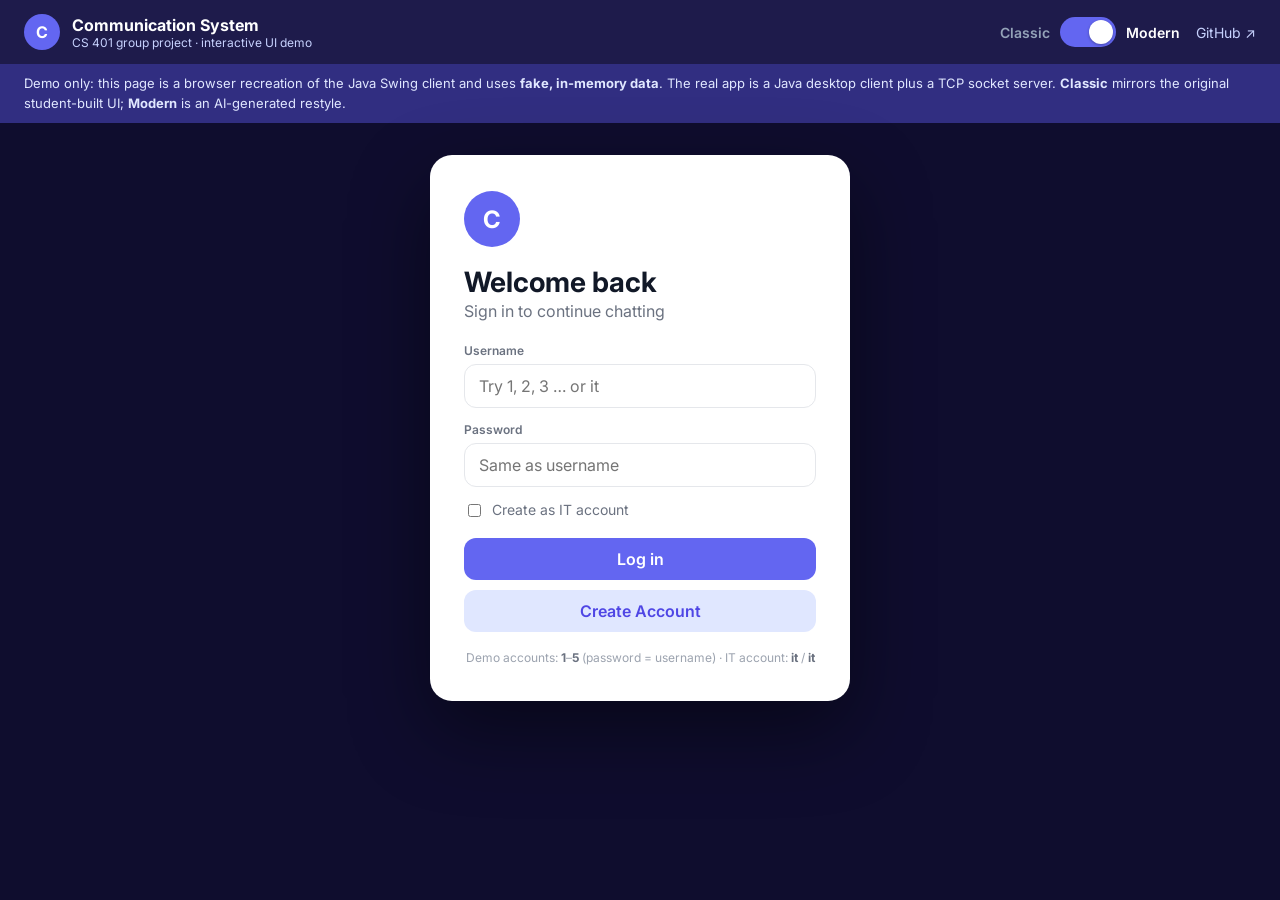
==== web/index.html @ 56dcb7d9 "Add AI-generated modern UI layer and web demo Original source code is untouched. Additions only: - s" ====
<!doctype html>
<html lang="en">
<head>
<meta charset="utf-8">
<meta name="viewport" content="width=device-width, initial-scale=1">
<title>Communication System Demo</title>
<meta name="description" content="Interactive browser demo of a CS 401 Java chat client, with a slider to compare the original (classic) UI and an AI-generated modern UI.">
<link rel="preconnect" href="https://fonts.googleapis.com">
<link href="https://fonts.googleapis.com/css2?family=Inter:wght@400;500;600;700&display=swap" rel="stylesheet">
<link rel="stylesheet" href="style.css">
</head>
<body class="theme-modern">
<header class="topbar">
  <div class="brand">
    <span class="logo">C</span>
    <div>
      <strong>Communication System</strong>
      <small>CS 401 group project · interactive UI demo</small>
    </div>
  </div>
  <label class="switch-wrap" title="Switch between the original and the modern UI">
    <span class="lbl lbl-classic">Classic</span>
    <input type="checkbox" id="themeSwitch" checked aria-label="Use modern UI">
    <span class="switch" aria-hidden="true"><span class="knob"></span></span>
    <span class="lbl lbl-modern">Modern</span>
  </label>
  <a class="gh" href="https://github.com/Denilson15/Communication-System-Modern-UI" target="_blank" rel="noopener">GitHub ↗</a>
</header>

<p class="notice">
  Demo only: this page is a browser recreation of the Java Swing client and uses <b>fake, in-memory data</b>.
  The real app is a Java desktop client plus a TCP socket server. <b>Classic</b> mirrors the original student-built UI;
  <b>Modern</b> is an AI-generated restyle.
</p>

<main class="stage">
  <!-- LOGIN -->
  <section id="login" class="window login">
    <div class="login-card">
      <span class="avatar big" style="--c:#6366F1">C</span>
      <h1 class="welcome">Welcome</h1>
      <p class="sub">Sign in to continue chatting</p>
      <label class="field-lbl" for="u">Username</label>
      <input id="u" class="field" autocomplete="off" placeholder="Try 1, 2, 3 … or it">
      <label class="field-lbl" for="p">Password</label>
      <input id="p" class="field" type="password" placeholder="Same as username">
      <label class="check"><input type="checkbox" id="itBox"> Create as IT account</label>
      <button id="loginBtn" class="btn primary">Login</button>
      <button id="createBtn" class="btn secondary">Create Account</button>
      <p class="hint">Demo accounts: <b>1</b>–<b>5</b> (password = username) · IT account: <b>it</b> / <b>it</b></p>
    </div>
  </section>

  <!-- MAIN -->
  <section id="app" class="window app" hidden>
    <aside class="sidebar">
      <div class="side-top">
        <h2 class="side-title" id="sideTitle">Chats</h2>
        <button id="newChatBtn" class="btn primary side-action">Create New Chat</button>
      </div>
      <div id="chatList" class="chat-list"></div>
      <div id="profile" class="profile" tabindex="0">
        <span class="avatar" id="meAvatar"></span>
        <div>
          <div class="me-name" id="meName"></div>
          <div class="me-sub" id="meSub">view profile</div>
        </div>
        <div id="profileMenu" class="menu" hidden></div>
      </div>
    </aside>
    <section class="conv">
      <div class="conv-head">
        <button id="backBtn" class="back" aria-label="Back to chats">‹</button>
        <div class="titles">
          <div id="convTitle" class="conv-title">Select a chat</div>
          <div id="convSub" class="conv-sub">Pick a conversation from the left</div>
        </div>
        <div class="head-actions">
          <button id="manageBtn" class="btn secondary" hidden>Manage</button>
          <div id="manageMenu" class="menu right" hidden>
            <button data-act="add">Add people to chat</button>
            <button data-act="remove">Remove user from chat</button>
          </div>
        </div>
      </div>
      <div id="messages" class="messages"></div>
      <form id="composer" class="composer">
        <input id="msgInput" class="field" placeholder="Type a message…" autocomplete="off">
        <button class="btn primary">Send</button>
      </form>
      <div id="auditBar" class="composer audit" hidden>
        <span>Read-only audit view</span>
        <button id="exportBtn" class="btn audit-btn">Export</button>
      </div>
    </section>
  </section>
</main>

<div id="toast" class="toast" hidden></div>
<script src="app.js"></script>
</body>
</html>
---- web/style.css ----
/* ============================================================
   Shared layout
   ============================================================ */
* { box-sizing: border-box; }
html, body { margin: 0; }
body {
  font-family: Inter, system-ui, -apple-system, "Segoe UI", sans-serif;
  background: #0f0d2e;
  color: #111827;
  min-height: 100vh;
  transition: background .35s;
}
button { font: inherit; cursor: pointer; }
[hidden] { display: none !important; }

.topbar {
  display: flex; align-items: center; gap: 16px; flex-wrap: wrap;
  padding: 14px 24px; background: #1e1b4b; color: #fff;
}
.brand { display: flex; align-items: center; gap: 12px; margin-right: auto; }
.brand small { display: block; color: #c7d2fe; font-size: 12px; }
.logo {
  width: 36px; height: 36px; border-radius: 50%; background: #6366f1;
  display: grid; place-items: center; font-weight: 700;
}
.gh { color: #c7d2fe; text-decoration: none; font-size: 14px; }
.gh:hover { color: #fff; }

.switch-wrap { display: flex; align-items: center; gap: 10px; cursor: pointer; user-select: none; }
.switch-wrap input { position: absolute; opacity: 0; pointer-events: none; }
.switch {
  width: 56px; height: 30px; border-radius: 30px; background: #94a3b8;
  position: relative; transition: background .25s;
}
.knob {
  position: absolute; top: 3px; left: 3px; width: 24px; height: 24px; border-radius: 50%;
  background: #fff; transition: transform .25s cubic-bezier(.4,.2,.2,1.3);
  box-shadow: 0 1px 3px rgba(0,0,0,.3);
}
.switch-wrap input:checked + .switch { background: #6366f1; }
.switch-wrap input:checked + .switch .knob { transform: translateX(26px); }
.switch-wrap input:focus-visible + .switch { outline: 2px solid #a5b4fc; outline-offset: 2px; }
.lbl { font-weight: 600; font-size: 14px; color: #94a3b8; transition: color .2s; }
.theme-classic .lbl-classic, .theme-modern .lbl-modern { color: #fff; }

.notice {
  margin: 0; padding: 10px 24px; font-size: 13px; line-height: 1.5;
  background: #312e81; color: #e0e7ff;
}

.stage { display: flex; justify-content: center; padding: 32px 16px 48px; }
.window { width: 100%; }

.app { display: flex; }
.sidebar { display: flex; flex-direction: column; }
.chat-list { flex: 1; overflow-y: auto; }
.conv { flex: 1; display: flex; flex-direction: column; min-width: 0; }
.messages { flex: 1; overflow-y: auto; display: flex; flex-direction: column; }
.conv-head { display: flex; align-items: center; gap: 10px; position: relative; }
.titles { flex: 1; min-width: 0; }
.head-actions { position: relative; }
.composer { display: flex; gap: 10px; align-items: center; }
.composer .field { flex: 1; min-width: 0; }
.back { display: none; }

.profile { position: relative; display: flex; align-items: center; gap: 10px; cursor: pointer; }
.menu {
  position: absolute; bottom: calc(100% + 6px); left: 8px; z-index: 10; min-width: 190px;
  display: flex; flex-direction: column; padding: 6px 0;
}
.menu.right { bottom: auto; top: calc(100% + 6px); left: auto; right: 0; }
.menu button { text-align: left; padding: 8px 14px; border: 0; background: none; }

.toast {
  position: fixed; left: 50%; bottom: 24px; transform: translateX(-50%);
  padding: 10px 18px; z-index: 50; max-width: calc(100% - 32px);
}

/* ============================================================
   MODERN theme (AI-generated restyle)
   ============================================================ */
.theme-modern .window {
  background: #fff; border-radius: 22px; overflow: hidden;
  box-shadow: 0 30px 80px rgba(0,0,0,.45);
  animation: pop .35s ease;
}
@keyframes pop { from { transform: scale(.98); opacity: .4; } }
.theme-modern .login { max-width: 420px; padding: 36px 34px; }
.theme-modern .login-card { display: flex; flex-direction: column; }
.theme-modern .welcome { font-size: 28px; margin: 18px 0 2px; }
.theme-modern .welcome::after { content: " back"; }
.theme-modern .sub { margin: 0 0 22px; color: #6b7280; }
.theme-modern .field-lbl { font-size: 12px; font-weight: 600; color: #6b7280; margin: 0 0 6px; }
.theme-modern .field {
  font: inherit; padding: 11px 14px; border: 1.5px solid #e5e7eb; border-radius: 12px;
  outline: none; margin-bottom: 14px; transition: border-color .15s, box-shadow .15s;
}
.theme-modern .field:focus { border-color: #6366f1; box-shadow: 0 0 0 4px #e0e7ff; }
.theme-modern .check { font-size: 14px; color: #6b7280; margin: 0 0 18px; display: flex; gap: 8px; }
.theme-modern .btn {
  border: 0; border-radius: 12px; padding: 11px 18px; font-weight: 600;
  transition: transform .1s, background .15s;
}
.theme-modern .btn:active { transform: scale(.98); }
.theme-modern .btn.primary { background: #6366f1; color: #fff; }
.theme-modern .btn.primary:hover { background: #4f46e5; }
.theme-modern .btn.secondary { background: #e0e7ff; color: #4f46e5; }
.theme-modern .login .btn { margin-bottom: 10px; }
.theme-modern .hint { font-size: 12px; color: #9ca3af; text-align: center; margin: 8px 0 0; }
.theme-modern .hint b { color: #6b7280; }

.theme-modern .app { max-width: 1040px; height: min(680px, calc(100vh - 200px)); min-height: 480px; }
.theme-modern .sidebar { width: 290px; background: #1e1b4b; color: #fff; flex-shrink: 0; }
.theme-modern .side-top { padding: 20px 18px 12px; }
.theme-modern .side-title { margin: 0 0 12px; font-size: 22px; }
.theme-modern .side-action { width: 100%; }
.theme-modern .side-action::before { content: "+  "; }
.theme-modern.audit .side-title { color: #f59e0b; }
.theme-modern.audit .side-action { background: #f59e0b; color: #1e1b4b; }
.theme-modern.audit .side-action::before { content: ""; }
.theme-modern .chat-list { padding: 4px 10px; }
.theme-modern .chat-item {
  display: flex; gap: 10px; align-items: center; width: 100%; padding: 9px 10px; margin-bottom: 4px;
  border: 0; border-radius: 14px; background: none; color: #fff; text-align: left;
  transition: background .15s;
}
.theme-modern .chat-item:hover { background: #312e81; }
.theme-modern .chat-item.active { background: #6366f1; }
.theme-modern .chat-item .ci-text { min-width: 0; flex: 1; }
.theme-modern .chat-item .ci-name { font-weight: 600; font-size: 14px; }
.theme-modern .chat-item .ci-prev {
  font-size: 12px; color: #c7d2fe; white-space: nowrap; overflow: hidden; text-overflow: ellipsis;
}
.theme-modern .chat-item.active .ci-prev { color: #e0e7ff; }
.theme-modern .empty { color: #c7d2fe; padding: 14px 10px; font-size: 14px; }
.theme-modern .profile { background: #312e81; padding: 12px 16px; }
.theme-modern .me-name { font-weight: 600; }
.theme-modern .me-sub { font-size: 12px; color: #c7d2fe; }

.theme-modern .avatar {
  width: 38px; height: 38px; border-radius: 50%; background: var(--c, #6366f1); color: #fff;
  display: grid; place-items: center; font-weight: 700; flex-shrink: 0; font-size: 15px;
}
.theme-modern .avatar.big { width: 56px; height: 56px; font-size: 24px; }
.theme-modern .avatar.sm { width: 30px; height: 30px; font-size: 13px; }
.theme-modern .avatar.ghost { visibility: hidden; }

.theme-modern .conv { background: #f4f5fb; }
.theme-modern .conv-head { background: #fff; padding: 14px 18px; border-bottom: 1px solid #e5e7eb; }
.theme-modern .conv-title { font-weight: 700; }
.theme-modern .conv-sub { font-size: 12px; color: #6b7280; }
.theme-modern .messages { padding: 18px 22px; gap: 3px; }
.theme-modern .msg { display: flex; gap: 8px; align-items: flex-end; max-width: 75%; animation: rise .2s ease; }
@keyframes rise { from { transform: translateY(6px); opacity: 0; } }
.theme-modern .msg.first { margin-top: 10px; }
.theme-modern .msg.mine { align-self: flex-end; flex-direction: row-reverse; }
.theme-modern .msg.mine .avatar { display: none; }
.theme-modern .bubble-wrap { display: flex; flex-direction: column; min-width: 0; }
.theme-modern .msg.mine .bubble-wrap { align-items: flex-end; }
.theme-modern .meta { font-size: 11px; color: #6b7280; margin: 0 4px 3px; }
.theme-modern .msg:not(.first) .meta { display: none; }
.theme-modern .bubble {
  background: #fff; padding: 9px 14px; border-radius: 18px; line-height: 1.4; font-size: 14px;
  box-shadow: 0 1px 2px rgba(0,0,0,.05); overflow-wrap: anywhere; white-space: pre-wrap;
}
.theme-modern .msg.mine .bubble { background: #6366f1; color: #fff; }
.theme-modern .placeholder { margin: auto; text-align: center; color: #9ca3af; }
.theme-modern .placeholder big { display: block; font-size: 40px; margin-bottom: 6px; }
.theme-modern .composer { background: #fff; padding: 12px 16px; border-top: 1px solid #e5e7eb; }
.theme-modern .composer .field { margin: 0; }
.theme-modern .composer.audit span { flex: 1; color: #6b7280; font-size: 14px; }
.theme-modern .audit-btn { background: #f59e0b; color: #1e1b4b; }

.theme-modern .menu {
  background: #fff; border-radius: 12px; box-shadow: 0 12px 30px rgba(0,0,0,.25); color: #111827;
}
.theme-modern .menu button:hover { background: #eef2ff; }
.theme-modern .menu hr { border: 0; border-top: 1px solid #e5e7eb; margin: 4px 0; width: 100%; }
.theme-modern .toast { background: #111827; color: #fff; border-radius: 12px; box-shadow: 0 10px 30px rgba(0,0,0,.3); }

/* ============================================================
   CLASSIC theme — mirrors the original Swing GUI (GUI.java):
   fixed 750x700 frame, #D3E3E3 panels, black line borders,
   Arial, titled-border message boxes.
   ============================================================ */
body.theme-classic { background: #3a3a3a; font-family: Arial, Helvetica, sans-serif; }
.theme-classic .window {
  background: #eeeeee; border: 1px solid #999; box-shadow: 0 0 0 1px #000, 6px 6px 0 rgba(0,0,0,.3);
  font-size: 13px; position: relative; padding-top: 22px;
}
.theme-classic .window::before {
  content: "Communication System"; position: absolute; top: 0; left: 0; right: 0; height: 22px; background: linear-gradient(#dfe8f6, #b8cfe5);
  border-bottom: 1px solid #8ea6c4; padding: 4px 8px; font-size: 12px; color: #222;
}
.theme-classic .login { max-width: 450px; min-height: 560px; display: flex; flex-direction: column; }
.theme-classic .login-card {
  margin: auto; width: 230px; display: flex; flex-direction: column; padding: 20px 0;
}
.theme-classic .login .avatar, .theme-classic .sub, .theme-classic .hint { display: none; }
.theme-classic .welcome {
  font: bold 28px Arial, sans-serif; background: #d3e3e3; text-align: center; margin: 0 0 1px; padding: 10px 0;
}
.theme-classic .field-lbl { font-size: 13px; margin: 6px 0 2px; }
.theme-classic .field-lbl[for=p]::after { content: ""; }
.theme-classic .field {
  font: 13px Arial, sans-serif; padding: 3px 4px; border: 1px solid #7a8a99; border-radius: 0;
  background: #fff; outline: none;
}
.theme-classic .field::placeholder { color: transparent; }
.theme-classic .btn {
  font: 13px Arial, sans-serif; padding: 5px 10px; border: 1px solid #7a8a99; border-radius: 3px;
  background: linear-gradient(#ffffff, #dde4ea); color: #000;
}
.theme-classic .btn:hover { background: linear-gradient(#ffffff, #cbd6e0); }
.theme-classic .login .btn { margin-top: 8px; }
.theme-classic .login .btn.primary { margin-top: 14px; }
.theme-classic .check { order: 99; margin-top: 8px; display: flex; gap: 4px; align-items: center; }

.theme-classic .app { width: 750px; max-width: 100%; height: 700px; }
.theme-classic .sidebar { width: 250px; border: 1px solid #000; padding: 4px; gap: 4px; flex-shrink: 0; }
.theme-classic .side-top { border: 1px solid #000; padding: 4px; }
.theme-classic .side-title { display: none; }
.theme-classic .side-action {
  width: 100%; height: 40px; border: 1px solid #000; border-radius: 0; background: #d3e3e3;
  font-weight: bold;
}
.theme-classic.audit .side-action { background: rgb(163,177,138); }
.theme-classic .chat-list { border: 1px solid #000; background: #eeeeee; }
.theme-classic .chat-item {
  display: block; width: 100%; height: 40px; border: 1px solid #000; background: #d3e3e3;
  font-weight: bold; text-align: center;
}
.theme-classic .chat-item .avatar, .theme-classic .chat-item .ci-prev { display: none; }
.theme-classic .empty { display: none; }
.theme-classic .profile { background: #d3e3e3; height: 50px; padding: 5px 30px; }
.theme-classic .profile .avatar { width: 40px; height: 30px; background: #548282 !important; color: transparent; }
.theme-classic .me-name { font-weight: bold; font-size: 14px; }
.theme-classic .me-sub { color: gray; font-size: 12px; }
.theme-classic .conv { border: 1px solid #000; }
.theme-classic .conv-head { height: 50px; border: 1px solid #000; background: #d3e3e3; justify-content: center; }
.theme-classic .titles { text-align: center; }
.theme-classic .conv-sub { display: none; }
.theme-classic .conv-title {
  display: inline-block; padding: 6px 14px; border: 1px solid #7a8a99; border-radius: 3px;
  background: linear-gradient(#ffffff, #dde4ea);
}
.theme-classic .head-actions .btn { padding: 3px 8px; }
.theme-classic .messages { border: 1px solid #000; background: #eeeeee; padding: 0; }
.theme-classic .msg { display: flex; }
.theme-classic .msg.mine { justify-content: flex-end; }
.theme-classic .msg .avatar { display: none; }
.theme-classic .bubble-wrap {
  position: relative; width: 175px; margin: 7px 2px 1px; padding: 8px 4px 3px;
  border: 1px solid #b8cfe0; background: #d3e3e3;
}
.theme-classic .meta {
  position: absolute; top: -8px; left: 6px; background: #eeeeee; padding: 0 2px;
  font-weight: bold; font-size: 12px; color: #333;
}
.theme-classic .bubble { white-space: pre-wrap; overflow-wrap: anywhere; }
.theme-classic .placeholder { display: none; }
.theme-classic .composer { gap: 0; }
.theme-classic .composer .field { height: 26px; }
.theme-classic .composer .btn { background: #d3e3e3; border-radius: 0; height: 26px; }
.theme-classic .composer.audit span { display: none; }
.theme-classic .composer.audit .btn { flex: 1; }
.theme-classic .menu { background: #fff; border: 1px solid #888; box-shadow: 2px 2px 4px rgba(0,0,0,.3); }
.theme-classic .menu button { padding: 4px 18px; font-size: 13px; }
.theme-classic .menu button:hover { background: #b8cfe5; }
.theme-classic .menu hr { border: 0; border-top: 1px solid #ccc; margin: 3px 0; width: 100%; }
.theme-classic .toast { background: #eeeeee; border: 1px solid #000; color: #000; font-size: 13px; }

/* ============================================================
   Phone widths
   ============================================================ */
@media (max-width: 760px) {
  .topbar { padding: 12px 16px; }
  .notice { padding: 10px 16px; }
  .stage { padding: 16px 0 24px; }
  .theme-modern .window { border-radius: 0; }
  .theme-modern .app, .theme-classic .app { height: calc(100vh - 170px); min-height: 460px; }
  .app .sidebar { width: 100%; }
  .app .conv { display: none; }
  .app.show-conv .sidebar { display: none; }
  .app.show-conv .conv { display: flex; }
  .back { display: block; border: 0; background: none; font-size: 28px; line-height: 1; padding: 0 6px 0 0; }
  .theme-modern .msg { max-width: 88%; }
  .theme-classic .login { min-height: 480px; }
}
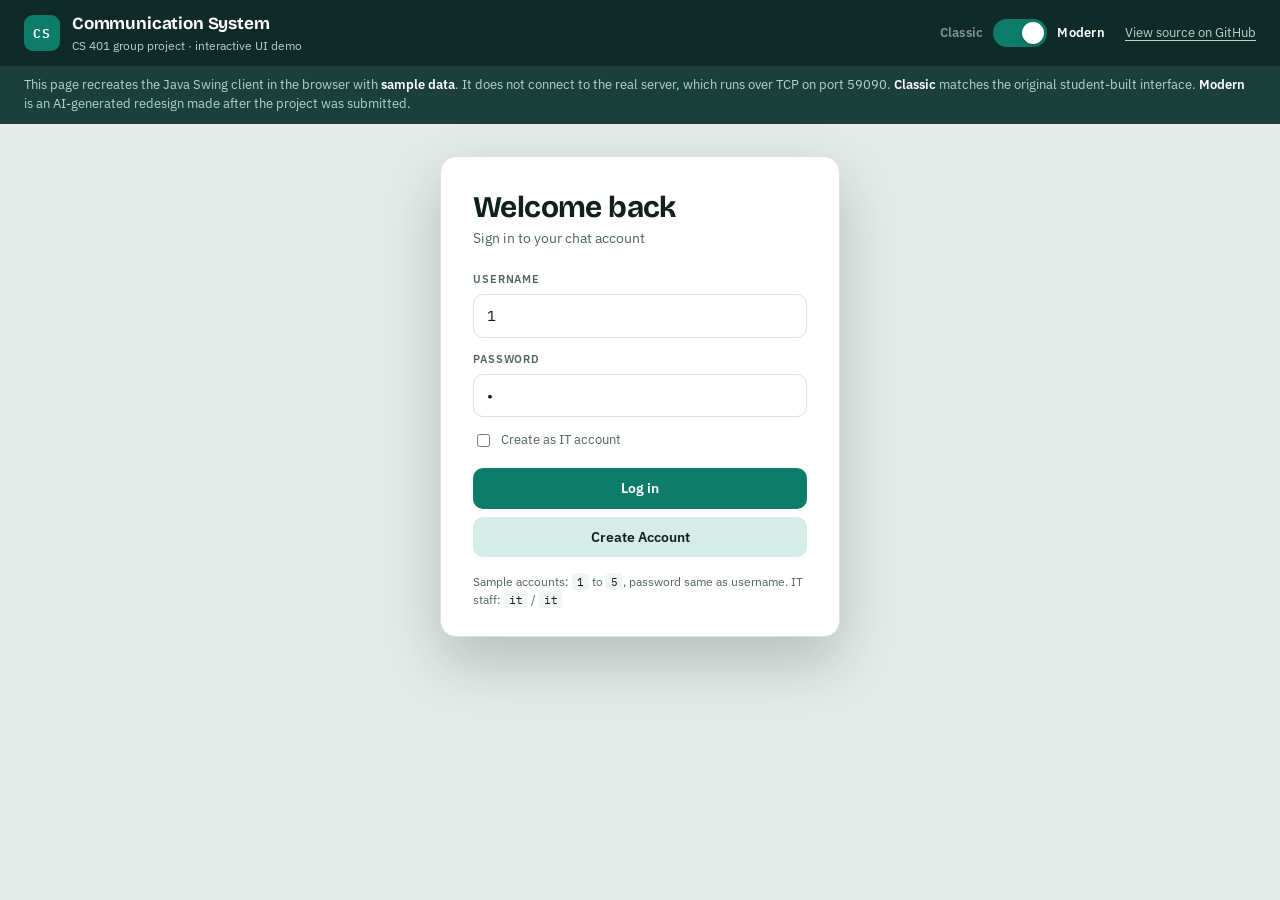
==== commit ccb343c7: "Revise modern design: theme-aware tokens, new type, in-page dialogs - Web demo: replace the indigo/I" ====
--- a/web/index.html
+++ b/web/index.html
@@ -2,101 +2,115 @@
 <html lang="en">
 <head>
 <meta charset="utf-8">
-<meta name="viewport" content="width=device-width, initial-scale=1">
+<meta name="viewport" content="width=device-width, initial-scale=1, viewport-fit=cover">
 <title>Communication System Demo</title>
 <meta name="description" content="Interactive browser demo of a CS 401 Java chat client, with a slider to compare the original (classic) UI and an AI-generated modern UI.">
 <link rel="preconnect" href="https://fonts.googleapis.com">
-<link href="https://fonts.googleapis.com/css2?family=Inter:wght@400;500;600;700&display=swap" rel="stylesheet">
+<link rel="preconnect" href="https://fonts.gstatic.com" crossorigin>
+<link href="https://fonts.googleapis.com/css2?family=Bricolage+Grotesque:opsz,wght@12..96,600;12..96,700&family=IBM+Plex+Mono:wght@400;500&family=IBM+Plex+Sans:wght@400;500;600&display=swap" rel="stylesheet">
 <link rel="stylesheet" href="style.css">
 </head>
 <body class="theme-modern">
 <header class="topbar">
   <div class="brand">
-    <span class="logo">C</span>
-    <div>
+    <span class="logo" aria-hidden="true">CS</span>
+    <div class="brand-text">
       <strong>Communication System</strong>
       <small>CS 401 group project · interactive UI demo</small>
     </div>
   </div>
-  <label class="switch-wrap" title="Switch between the original and the modern UI">
+  <label class="switch-wrap" for="themeSwitch" title="Switch between the original and the modern UI">
     <span class="lbl lbl-classic">Classic</span>
-    <input type="checkbox" id="themeSwitch" checked aria-label="Use modern UI">
+    <input type="checkbox" id="themeSwitch" checked>
     <span class="switch" aria-hidden="true"><span class="knob"></span></span>
     <span class="lbl lbl-modern">Modern</span>
   </label>
-  <a class="gh" href="https://github.com/Denilson15/Communication-System-Modern-UI" target="_blank" rel="noopener">GitHub ↗</a>
+  <a class="gh" href="https://github.com/Denilson15/Communication-System-Modern-UI" target="_blank" rel="noopener">View source on GitHub</a>
 </header>
 
 <p class="notice">
-  Demo only: this page is a browser recreation of the Java Swing client and uses <b>fake, in-memory data</b>.
-  The real app is a Java desktop client plus a TCP socket server. <b>Classic</b> mirrors the original student-built UI;
-  <b>Modern</b> is an AI-generated restyle.
+  This page recreates the Java Swing client in the browser with <b>sample data</b>. It does not connect to the real
+  server, which runs over TCP on port 59090. <b>Classic</b> matches the original student-built interface.
+  <b>Modern</b> is an AI-generated redesign made after the project was submitted.
 </p>
 
 <main class="stage">
   <!-- LOGIN -->
-  <section id="login" class="window login">
-    <div class="login-card">
-      <span class="avatar big" style="--c:#6366F1">C</span>
+  <section id="login" class="window login" aria-label="Login">
+    <form id="loginForm" class="login-card">
       <h1 class="welcome">Welcome</h1>
-      <p class="sub">Sign in to continue chatting</p>
+      <p class="sub">Sign in to your chat account</p>
       <label class="field-lbl" for="u">Username</label>
-      <input id="u" class="field" autocomplete="off" placeholder="Try 1, 2, 3 … or it">
+      <input id="u" class="field" autocomplete="off" value="1">
       <label class="field-lbl" for="p">Password</label>
-      <input id="p" class="field" type="password" placeholder="Same as username">
-      <label class="check"><input type="checkbox" id="itBox"> Create as IT account</label>
-      <button id="loginBtn" class="btn primary">Login</button>
-      <button id="createBtn" class="btn secondary">Create Account</button>
-      <p class="hint">Demo accounts: <b>1</b>–<b>5</b> (password = username) · IT account: <b>it</b> / <b>it</b></p>
-    </div>
+      <input id="p" class="field" type="password" value="1">
+      <label class="check" for="itBox"><input type="checkbox" id="itBox"> Create as IT account</label>
+      <button id="loginBtn" class="btn primary" type="submit">Login</button>
+      <button id="createBtn" class="btn secondary" type="button">Create Account</button>
+      <p class="hint">Sample accounts: <code>1</code> to <code>5</code>, password same as username. IT staff: <code>it</code> / <code>it</code></p>
+    </form>
   </section>
 
   <!-- MAIN -->
-  <section id="app" class="window app" hidden>
+  <section id="app" class="window app" aria-label="Chat client" hidden>
     <aside class="sidebar">
       <div class="side-top">
         <h2 class="side-title" id="sideTitle">Chats</h2>
-        <button id="newChatBtn" class="btn primary side-action">Create New Chat</button>
+        <button id="newChatBtn" class="btn primary side-action" type="button">Create New Chat</button>
       </div>
       <div id="chatList" class="chat-list"></div>
-      <div id="profile" class="profile" tabindex="0">
+      <div id="profile" class="profile" role="button" tabindex="0" aria-haspopup="menu">
         <span class="avatar" id="meAvatar"></span>
-        <div>
+        <div class="me">
           <div class="me-name" id="meName"></div>
           <div class="me-sub" id="meSub">view profile</div>
         </div>
-        <div id="profileMenu" class="menu" hidden></div>
+        <div id="profileMenu" class="menu" role="menu" hidden></div>
       </div>
     </aside>
     <section class="conv">
       <div class="conv-head">
-        <button id="backBtn" class="back" aria-label="Back to chats">‹</button>
+        <button id="backBtn" class="back" type="button" aria-label="Back to chats">‹</button>
         <div class="titles">
           <div id="convTitle" class="conv-title">Select a chat</div>
-          <div id="convSub" class="conv-sub">Pick a conversation from the left</div>
+          <div id="convSub" class="conv-sub">No chat selected</div>
         </div>
         <div class="head-actions">
-          <button id="manageBtn" class="btn secondary" hidden>Manage</button>
-          <div id="manageMenu" class="menu right" hidden>
-            <button data-act="add">Add people to chat</button>
-            <button data-act="remove">Remove user from chat</button>
+          <button id="manageBtn" class="btn secondary" type="button" hidden>Manage</button>
+          <div id="manageMenu" class="menu right" role="menu" hidden>
+            <button type="button" data-act="add">Add people to chat</button>
+            <button type="button" data-act="remove">Remove user from chat</button>
           </div>
         </div>
       </div>
-      <div id="messages" class="messages"></div>
+      <div id="messages" class="messages" aria-live="polite"></div>
       <form id="composer" class="composer">
-        <input id="msgInput" class="field" placeholder="Type a message…" autocomplete="off">
-        <button class="btn primary">Send</button>
+        <label class="sr-only" for="msgInput">Message</label>
+        <input id="msgInput" class="field" placeholder="Write a message" autocomplete="off">
+        <button class="btn primary" type="submit">Send</button>
       </form>
       <div id="auditBar" class="composer audit" hidden>
         <span>Read-only audit view</span>
-        <button id="exportBtn" class="btn audit-btn">Export</button>
+        <button id="exportBtn" class="btn audit-btn" type="button">Export</button>
       </div>
     </section>
   </section>
 </main>
 
-<div id="toast" class="toast" hidden></div>
+<!-- In-page replacement for JOptionPane dialogs -->
+<div id="dialog" class="dialog-backdrop" hidden>
+  <form id="dialogForm" class="dialog" role="dialog" aria-modal="true" aria-labelledby="dialogTitle">
+    <div id="dialogTitle" class="dialog-title"></div>
+    <label id="dialogLabel" class="dialog-label" for="dialogInput"></label>
+    <input id="dialogInput" class="field" autocomplete="off">
+    <div class="dialog-actions">
+      <button id="dialogCancel" class="btn secondary" type="button">Cancel</button>
+      <button id="dialogOk" class="btn primary" type="submit">OK</button>
+    </div>
+  </form>
+</div>
+
+<div id="toast" class="toast" role="status" hidden></div>
 <script src="app.js"></script>
 </body>
 </html>
--- a/web/style.css
+++ b/web/style.css
@@ -1,217 +1,254 @@
-/* ============================================================
-   Shared layout
-   ============================================================ */
+/* Layout: a demo "desk" — app chrome bar on top, the client window centered below it.
+   Modern = teal signal palette with grotesque display + Plex body/mono (theme-aware).
+   Classic = deliberate single look copied from the original Swing GUI.java. */
+:root {
+  --page: #E4EBE9;        /* desk behind the window */
+  --chrome: #0F2A27;      /* top bar + sidebar rail */
+  --chrome-hi: #1B403B;
+  --chrome-text: #B9D3CD;
+  --surface: #FFFFFF;     /* panels */
+  --paper: #F1F5F4;       /* conversation background */
+  --ink: #10201D;         /* primary text */
+  --ink-2: #51645F;       /* secondary text */
+  --line: #D8E2DF;
+  --accent: #0E7C6B;      /* teal signal */
+  --accent-strong: #0A6153;
+  --accent-ink: #FFFFFF;
+  --accent-soft: #D5ECE7;
+  --signal: #C26A06;      /* IT audit mode */
+  --signal-ink: #FFFFFF;
+  --shadow: 0 24px 60px rgba(9, 30, 27, .22);
+
+  --f-display: "Bricolage Grotesque", "Segoe UI", system-ui, sans-serif;
+  --f-body: "IBM Plex Sans", "Segoe UI", system-ui, sans-serif;
+  --f-mono: "IBM Plex Mono", ui-monospace, "SFMono-Regular", Menlo, monospace;
+  color-scheme: light;
+}
+@media (prefers-color-scheme: dark) {
+  :root:not([data-theme="light"]) {
+    --page: #070E0D; --chrome: #0B1715; --chrome-hi: #173430; --chrome-text: #93B3AC;
+    --surface: #131E1C; --paper: #0E1715; --ink: #E2ECE9; --ink-2: #93A7A2; --line: #233431;
+    --accent: #2DB89F; --accent-strong: #4CCDB5; --accent-ink: #04201B; --accent-soft: #123C35;
+    --signal: #F0A23B; --signal-ink: #241400; --shadow: 0 24px 60px rgba(0, 0, 0, .55);
+    color-scheme: dark;
+  }
+}
+:root[data-theme="dark"] {
+  --page: #070E0D; --chrome: #0B1715; --chrome-hi: #173430; --chrome-text: #93B3AC;
+  --surface: #131E1C; --paper: #0E1715; --ink: #E2ECE9; --ink-2: #93A7A2; --line: #233431;
+  --accent: #2DB89F; --accent-strong: #4CCDB5; --accent-ink: #04201B; --accent-soft: #123C35;
+  --signal: #F0A23B; --signal-ink: #241400; --shadow: 0 24px 60px rgba(0, 0, 0, .55);
+  color-scheme: dark;
+}
+
+/* ============================================================ shared */
 * { box-sizing: border-box; }
 html, body { margin: 0; }
 body {
-  font-family: Inter, system-ui, -apple-system, "Segoe UI", sans-serif;
-  background: #0f0d2e;
-  color: #111827;
-  min-height: 100vh;
-  transition: background .35s;
-}
-button { font: inherit; cursor: pointer; }
+  font-family: var(--f-body); font-size: 14px; line-height: 1.45;
+  background: var(--page); color: var(--ink); min-height: 100vh;
+}
+button { font: inherit; cursor: pointer; color: inherit; }
 [hidden] { display: none !important; }
+:focus-visible { outline: 2px solid var(--accent); outline-offset: 2px; }
+.sr-only { position: absolute; width: 1px; height: 1px; overflow: hidden; clip: rect(0 0 0 0); }
+code { font-family: var(--f-mono); font-size: .95em; }
 
 .topbar {
-  display: flex; align-items: center; gap: 16px; flex-wrap: wrap;
-  padding: 14px 24px; background: #1e1b4b; color: #fff;
-}
-.brand { display: flex; align-items: center; gap: 12px; margin-right: auto; }
-.brand small { display: block; color: #c7d2fe; font-size: 12px; }
+  display: flex; align-items: center; gap: 12px 20px; flex-wrap: wrap;
+  padding-block: 12px; padding-inline: 24px; background: var(--chrome); color: #fff;
+}
+.brand { display: flex; align-items: center; gap: 12px; margin-right: auto; min-width: 0; }
+.brand-text strong { font-family: var(--f-display); font-size: 17px; letter-spacing: -.01em; }
+.brand small { display: block; color: var(--chrome-text); font-size: 12px; }
 .logo {
-  width: 36px; height: 36px; border-radius: 50%; background: #6366f1;
-  display: grid; place-items: center; font-weight: 700;
-}
-.gh { color: #c7d2fe; text-decoration: none; font-size: 14px; }
+  width: 36px; height: 36px; border-radius: 9px; background: var(--accent); color: var(--accent-ink);
+  display: grid; place-items: center; font: 600 13px var(--f-mono); letter-spacing: .04em;
+}
+.gh { color: var(--chrome-text); font-size: 13px; text-underline-offset: 3px; }
 .gh:hover { color: #fff; }
 
 .switch-wrap { display: flex; align-items: center; gap: 10px; cursor: pointer; user-select: none; }
-.switch-wrap input { position: absolute; opacity: 0; pointer-events: none; }
-.switch {
-  width: 56px; height: 30px; border-radius: 30px; background: #94a3b8;
-  position: relative; transition: background .25s;
-}
+.switch-wrap input { position: absolute; opacity: 0; width: 1px; height: 1px; }
+.switch { width: 54px; height: 28px; border-radius: 28px; background: #5B6E6A; position: relative; transition: background .25s; }
 .knob {
-  position: absolute; top: 3px; left: 3px; width: 24px; height: 24px; border-radius: 50%;
-  background: #fff; transition: transform .25s cubic-bezier(.4,.2,.2,1.3);
-  box-shadow: 0 1px 3px rgba(0,0,0,.3);
-}
-.switch-wrap input:checked + .switch { background: #6366f1; }
+  position: absolute; top: 3px; left: 3px; width: 22px; height: 22px; border-radius: 50%;
+  background: #fff; transition: transform .25s cubic-bezier(.4, .2, .2, 1.25); box-shadow: 0 1px 3px rgba(0,0,0,.3);
+}
+.switch-wrap input:checked + .switch { background: var(--accent); }
 .switch-wrap input:checked + .switch .knob { transform: translateX(26px); }
-.switch-wrap input:focus-visible + .switch { outline: 2px solid #a5b4fc; outline-offset: 2px; }
-.lbl { font-weight: 600; font-size: 14px; color: #94a3b8; transition: color .2s; }
+.switch-wrap input:focus-visible + .switch { outline: 2px solid #fff; outline-offset: 2px; }
+.lbl { font-weight: 600; font-size: 13px; letter-spacing: .02em; color: #7F9692; transition: color .2s; }
 .theme-classic .lbl-classic, .theme-modern .lbl-modern { color: #fff; }
 
 .notice {
-  margin: 0; padding: 10px 24px; font-size: 13px; line-height: 1.5;
-  background: #312e81; color: #e0e7ff;
-}
-
-.stage { display: flex; justify-content: center; padding: 32px 16px 48px; }
+  margin: 0; padding-block: 10px; padding-inline: 24px; font-size: 13px;
+  background: var(--chrome-hi); color: var(--chrome-text);
+}
+.notice b { color: #fff; font-weight: 600; }
+
+.stage { display: flex; justify-content: center; padding-block: 32px 48px; padding-inline: 16px; }
 .window { width: 100%; }
-
 .app { display: flex; }
-.sidebar { display: flex; flex-direction: column; }
+.sidebar { display: flex; flex-direction: column; min-width: 0; }
 .chat-list { flex: 1; overflow-y: auto; }
 .conv { flex: 1; display: flex; flex-direction: column; min-width: 0; }
 .messages { flex: 1; overflow-y: auto; display: flex; flex-direction: column; }
-.conv-head { display: flex; align-items: center; gap: 10px; position: relative; }
+.conv-head { display: flex; align-items: center; gap: 10px; }
 .titles { flex: 1; min-width: 0; }
 .head-actions { position: relative; }
 .composer { display: flex; gap: 10px; align-items: center; }
 .composer .field { flex: 1; min-width: 0; }
 .back { display: none; }
-
 .profile { position: relative; display: flex; align-items: center; gap: 10px; cursor: pointer; }
+.me { min-width: 0; }
 .menu {
-  position: absolute; bottom: calc(100% + 6px); left: 8px; z-index: 10; min-width: 190px;
-  display: flex; flex-direction: column; padding: 6px 0;
+  position: absolute; bottom: calc(100% + 6px); left: 8px; z-index: 10; min-width: 200px;
+  display: flex; flex-direction: column; padding-block: 6px;
 }
 .menu.right { bottom: auto; top: calc(100% + 6px); left: auto; right: 0; }
 .menu button { text-align: left; padding: 8px 14px; border: 0; background: none; }
-
 .toast {
-  position: fixed; left: 50%; bottom: 24px; transform: translateX(-50%);
-  padding: 10px 18px; z-index: 50; max-width: calc(100% - 32px);
-}
-
-/* ============================================================
-   MODERN theme (AI-generated restyle)
-   ============================================================ */
+  position: fixed; left: 50%; bottom: calc(24px + env(safe-area-inset-bottom, 0px)); transform: translateX(-50%);
+  padding: 10px 18px; z-index: 60; max-width: calc(100% - 32px);
+}
+.dialog-backdrop {
+  position: fixed; inset: 0; z-index: 50; display: grid; place-items: center; padding: 16px;
+}
+.dialog { width: min(360px, 100%); display: flex; flex-direction: column; gap: 10px; }
+.dialog-actions { display: flex; justify-content: flex-end; gap: 8px; margin-top: 4px; }
+.dialog .field { margin: 0; }
+
+/* ============================================================ MODERN */
 .theme-modern .window {
-  background: #fff; border-radius: 22px; overflow: hidden;
-  box-shadow: 0 30px 80px rgba(0,0,0,.45);
-  animation: pop .35s ease;
-}
-@keyframes pop { from { transform: scale(.98); opacity: .4; } }
-.theme-modern .login { max-width: 420px; padding: 36px 34px; }
+  background: var(--surface); border-radius: 16px; overflow: hidden; box-shadow: var(--shadow);
+  border: 1px solid var(--line);
+}
+.theme-modern .login { max-width: 400px; padding: 34px 32px 28px; }
 .theme-modern .login-card { display: flex; flex-direction: column; }
-.theme-modern .welcome { font-size: 28px; margin: 18px 0 2px; }
+.theme-modern .welcome {
+  font: 700 30px/1.1 var(--f-display); letter-spacing: -.02em; margin: 0 0 4px; text-wrap: balance;
+}
 .theme-modern .welcome::after { content: " back"; }
-.theme-modern .sub { margin: 0 0 22px; color: #6b7280; }
-.theme-modern .field-lbl { font-size: 12px; font-weight: 600; color: #6b7280; margin: 0 0 6px; }
+.theme-modern .sub { margin: 0 0 24px; color: var(--ink-2); }
+.theme-modern .field-lbl {
+  font-size: 11px; font-weight: 600; color: var(--ink-2); margin: 0 0 6px;
+  text-transform: uppercase; letter-spacing: .08em;
+}
 .theme-modern .field {
-  font: inherit; padding: 11px 14px; border: 1.5px solid #e5e7eb; border-radius: 12px;
-  outline: none; margin-bottom: 14px; transition: border-color .15s, box-shadow .15s;
-}
-.theme-modern .field:focus { border-color: #6366f1; box-shadow: 0 0 0 4px #e0e7ff; }
-.theme-modern .check { font-size: 14px; color: #6b7280; margin: 0 0 18px; display: flex; gap: 8px; }
+  font: inherit; font-size: 15px; color: var(--ink); background: var(--surface);
+  padding: 10px 13px; border: 1.5px solid var(--line); border-radius: 10px; outline: none;
+  margin: 0 0 14px; transition: border-color .15s, box-shadow .15s;
+}
+.theme-modern .field:focus { border-color: var(--accent); box-shadow: 0 0 0 3px var(--accent-soft); }
+.theme-modern .check { font-size: 13px; color: var(--ink-2); margin: 0 0 18px; display: flex; gap: 8px; align-items: center; }
+.theme-modern .check input { accent-color: var(--accent); }
 .theme-modern .btn {
-  border: 0; border-radius: 12px; padding: 11px 18px; font-weight: 600;
-  transition: transform .1s, background .15s;
-}
-.theme-modern .btn:active { transform: scale(.98); }
-.theme-modern .btn.primary { background: #6366f1; color: #fff; }
-.theme-modern .btn.primary:hover { background: #4f46e5; }
-.theme-modern .btn.secondary { background: #e0e7ff; color: #4f46e5; }
-.theme-modern .login .btn { margin-bottom: 10px; }
-.theme-modern .hint { font-size: 12px; color: #9ca3af; text-align: center; margin: 8px 0 0; }
-.theme-modern .hint b { color: #6b7280; }
-
-.theme-modern .app { max-width: 1040px; height: min(680px, calc(100vh - 200px)); min-height: 480px; }
-.theme-modern .sidebar { width: 290px; background: #1e1b4b; color: #fff; flex-shrink: 0; }
-.theme-modern .side-top { padding: 20px 18px 12px; }
-.theme-modern .side-title { margin: 0 0 12px; font-size: 22px; }
-.theme-modern .side-action { width: 100%; }
-.theme-modern .side-action::before { content: "+  "; }
-.theme-modern.audit .side-title { color: #f59e0b; }
-.theme-modern.audit .side-action { background: #f59e0b; color: #1e1b4b; }
-.theme-modern.audit .side-action::before { content: ""; }
-.theme-modern .chat-list { padding: 4px 10px; }
+  border: 0; border-radius: 10px; padding: 10px 18px; font-weight: 600;
+  transition: transform .1s, background-color .15s;
+}
+.theme-modern .btn:active { transform: translateY(1px); }
+.theme-modern .btn.primary { background: var(--accent); color: var(--accent-ink); }
+.theme-modern .btn.primary:hover { background: var(--accent-strong); }
+.theme-modern .btn.secondary { background: var(--accent-soft); color: var(--ink); }
+.theme-modern .login .btn + .btn { margin-top: 8px; }
+.theme-modern .hint { font-size: 12px; color: var(--ink-2); margin: 16px 0 0; }
+.theme-modern .hint code { background: var(--paper); padding: 1px 5px; border-radius: 4px; color: var(--ink); }
+
+.theme-modern .app { max-width: 1040px; height: min(680px, calc(100vh - 210px)); min-height: 480px; }
+.theme-modern .sidebar { width: 280px; background: var(--chrome); color: #fff; flex-shrink: 0; }
+.theme-modern .side-top { display: flex; flex-direction: column; gap: 12px; padding: 20px 16px 12px; }
+.theme-modern .side-title { margin: 0; font: 700 22px/1 var(--f-display); letter-spacing: -.01em; }
+.theme-modern.audit .side-title { color: var(--signal); }
+.theme-modern.audit .side-action { background: var(--signal); color: var(--signal-ink); }
+.theme-modern .chat-list { display: flex; flex-direction: column; gap: 2px; padding: 4px 8px; }
 .theme-modern .chat-item {
-  display: flex; gap: 10px; align-items: center; width: 100%; padding: 9px 10px; margin-bottom: 4px;
-  border: 0; border-radius: 14px; background: none; color: #fff; text-align: left;
-  transition: background .15s;
-}
-.theme-modern .chat-item:hover { background: #312e81; }
-.theme-modern .chat-item.active { background: #6366f1; }
-.theme-modern .chat-item .ci-text { min-width: 0; flex: 1; }
-.theme-modern .chat-item .ci-name { font-weight: 600; font-size: 14px; }
-.theme-modern .chat-item .ci-prev {
-  font-size: 12px; color: #c7d2fe; white-space: nowrap; overflow: hidden; text-overflow: ellipsis;
-}
-.theme-modern .chat-item.active .ci-prev { color: #e0e7ff; }
-.theme-modern .empty { color: #c7d2fe; padding: 14px 10px; font-size: 14px; }
-.theme-modern .profile { background: #312e81; padding: 12px 16px; }
+  display: flex; gap: 10px; align-items: center; width: 100%; padding: 9px 10px;
+  border: 0; border-radius: 10px; background: none; color: #fff; text-align: left;
+  transition: background-color .15s;
+}
+.theme-modern .chat-item:hover { background: var(--chrome-hi); }
+.theme-modern .chat-item.active { background: var(--accent); color: var(--accent-ink); }
+.theme-modern .ci-text { min-width: 0; flex: 1; }
+.theme-modern .ci-top { display: flex; justify-content: space-between; gap: 8px; align-items: baseline; }
+.theme-modern .ci-name { font-weight: 600; }
+.theme-modern .ci-time { font: 11px var(--f-mono); color: var(--chrome-text); font-variant-numeric: tabular-nums; }
+.theme-modern .ci-prev { font-size: 12.5px; color: var(--chrome-text); white-space: nowrap; overflow: hidden; text-overflow: ellipsis; }
+.theme-modern .chat-item.active .ci-prev, .theme-modern .chat-item.active .ci-time { color: inherit; opacity: .8; }
+.theme-modern .empty { color: var(--chrome-text); padding: 14px 10px; }
+.theme-modern .profile { background: var(--chrome-hi); padding: 12px 16px; }
 .theme-modern .me-name { font-weight: 600; }
-.theme-modern .me-sub { font-size: 12px; color: #c7d2fe; }
+.theme-modern .me-sub { font: 11px var(--f-mono); color: var(--chrome-text); white-space: nowrap; overflow: hidden; text-overflow: ellipsis; }
+.theme-modern .me-sub::before { content: "●"; color: #4ADE80; margin-right: 6px; font-size: 9px; vertical-align: 1px; }
 
 .theme-modern .avatar {
-  width: 38px; height: 38px; border-radius: 50%; background: var(--c, #6366f1); color: #fff;
-  display: grid; place-items: center; font-weight: 700; flex-shrink: 0; font-size: 15px;
-}
-.theme-modern .avatar.big { width: 56px; height: 56px; font-size: 24px; }
-.theme-modern .avatar.sm { width: 30px; height: 30px; font-size: 13px; }
+  width: 36px; height: 36px; border-radius: 50%; background: var(--c); color: #fff;
+  display: grid; place-items: center; font-weight: 600; flex-shrink: 0; font-size: 14px;
+}
+.theme-modern .avatar.sm { width: 28px; height: 28px; font-size: 12px; }
 .theme-modern .avatar.ghost { visibility: hidden; }
 
-.theme-modern .conv { background: #f4f5fb; }
-.theme-modern .conv-head { background: #fff; padding: 14px 18px; border-bottom: 1px solid #e5e7eb; }
-.theme-modern .conv-title { font-weight: 700; }
-.theme-modern .conv-sub { font-size: 12px; color: #6b7280; }
+.theme-modern .conv { background: var(--paper); }
+.theme-modern .conv-head { background: var(--surface); padding: 12px 18px; border-bottom: 1px solid var(--line); min-height: 64px; }
+.theme-modern .conv-title { font: 700 17px var(--f-display); letter-spacing: -.01em; }
+.theme-modern .conv-sub { font: 11.5px var(--f-mono); color: var(--ink-2); }
 .theme-modern .messages { padding: 18px 22px; gap: 3px; }
-.theme-modern .msg { display: flex; gap: 8px; align-items: flex-end; max-width: 75%; animation: rise .2s ease; }
-@keyframes rise { from { transform: translateY(6px); opacity: 0; } }
-.theme-modern .msg.first { margin-top: 10px; }
+.theme-modern .msg { display: flex; gap: 8px; align-items: flex-end; max-width: min(75%, 520px); }
+.theme-modern .msg.first { margin-top: 12px; }
 .theme-modern .msg.mine { align-self: flex-end; flex-direction: row-reverse; }
 .theme-modern .msg.mine .avatar { display: none; }
 .theme-modern .bubble-wrap { display: flex; flex-direction: column; min-width: 0; }
 .theme-modern .msg.mine .bubble-wrap { align-items: flex-end; }
-.theme-modern .meta { font-size: 11px; color: #6b7280; margin: 0 4px 3px; }
+.theme-modern .meta { font: 11px var(--f-mono); color: var(--ink-2); margin: 0 4px 3px; font-variant-numeric: tabular-nums; }
 .theme-modern .msg:not(.first) .meta { display: none; }
 .theme-modern .bubble {
-  background: #fff; padding: 9px 14px; border-radius: 18px; line-height: 1.4; font-size: 14px;
-  box-shadow: 0 1px 2px rgba(0,0,0,.05); overflow-wrap: anywhere; white-space: pre-wrap;
-}
-.theme-modern .msg.mine .bubble { background: #6366f1; color: #fff; }
-.theme-modern .placeholder { margin: auto; text-align: center; color: #9ca3af; }
-.theme-modern .placeholder big { display: block; font-size: 40px; margin-bottom: 6px; }
-.theme-modern .composer { background: #fff; padding: 12px 16px; border-top: 1px solid #e5e7eb; }
+  background: var(--surface); color: var(--ink); padding: 8px 13px; border-radius: 16px 16px 16px 4px;
+  border: 1px solid var(--line); overflow-wrap: anywhere; white-space: pre-wrap; font-size: 14.5px;
+}
+.theme-modern .msg.mine .bubble { background: var(--accent); color: var(--accent-ink); border-color: transparent; border-radius: 16px 16px 4px 16px; }
+@media (prefers-reduced-motion: no-preference) {
+  .theme-modern .msg.new { animation: rise .22s ease-out; }
+  @keyframes rise { from { transform: translateY(6px); opacity: .3; } }
+}
+.theme-modern .placeholder { margin: auto; text-align: center; color: var(--ink-2); max-width: 30ch; }
+.theme-modern .placeholder strong { display: block; font: 700 18px var(--f-display); color: var(--ink); margin-bottom: 4px; }
+.theme-modern .composer { background: var(--surface); padding: 12px 16px; border-top: 1px solid var(--line); }
 .theme-modern .composer .field { margin: 0; }
-.theme-modern .composer.audit span { flex: 1; color: #6b7280; font-size: 14px; }
-.theme-modern .audit-btn { background: #f59e0b; color: #1e1b4b; }
-
-.theme-modern .menu {
-  background: #fff; border-radius: 12px; box-shadow: 0 12px 30px rgba(0,0,0,.25); color: #111827;
-}
-.theme-modern .menu button:hover { background: #eef2ff; }
-.theme-modern .menu hr { border: 0; border-top: 1px solid #e5e7eb; margin: 4px 0; width: 100%; }
-.theme-modern .toast { background: #111827; color: #fff; border-radius: 12px; box-shadow: 0 10px 30px rgba(0,0,0,.3); }
-
-/* ============================================================
-   CLASSIC theme — mirrors the original Swing GUI (GUI.java):
-   fixed 750x700 frame, #D3E3E3 panels, black line borders,
-   Arial, titled-border message boxes.
-   ============================================================ */
-body.theme-classic { background: #3a3a3a; font-family: Arial, Helvetica, sans-serif; }
+.theme-modern .composer.audit span { flex: 1; color: var(--ink-2); }
+.theme-modern .audit-btn { background: var(--signal); color: var(--signal-ink); }
+
+.theme-modern .menu { background: var(--surface); color: var(--ink); border: 1px solid var(--line); border-radius: 10px; box-shadow: var(--shadow); }
+.theme-modern .menu button:hover, .theme-modern .menu button:focus-visible { background: var(--accent-soft); }
+.theme-modern .menu hr { border: 0; border-top: 1px solid var(--line); margin: 4px 0; width: 100%; }
+.theme-modern .toast { background: var(--ink); color: var(--surface); border-radius: 10px; box-shadow: var(--shadow); }
+.theme-modern .dialog-backdrop { background: rgba(4, 16, 14, .55); }
+.theme-modern .dialog { background: var(--surface); color: var(--ink); padding: 22px; border-radius: 14px; box-shadow: var(--shadow); border: 1px solid var(--line); }
+.theme-modern .dialog-title { font: 700 18px var(--f-display); }
+.theme-modern .dialog-label { color: var(--ink-2); font-size: 13px; }
+
+/* ============================================================ CLASSIC
+   Deliberate single look copied from GUI.java: fixed 750x700 frame,
+   #D3E3E3 panels, black line borders, Arial, titled-border messages,
+   JOptionPane-style dialogs. Colors are literal on purpose. */
+body.theme-classic { background: #3A3A3A; color: #000; font-family: Arial, Helvetica, sans-serif; }
 .theme-classic .window {
-  background: #eeeeee; border: 1px solid #999; box-shadow: 0 0 0 1px #000, 6px 6px 0 rgba(0,0,0,.3);
+  background: #EEEEEE; color: #000; border: 1px solid #999; box-shadow: 0 0 0 1px #000, 6px 6px 0 rgba(0,0,0,.3);
   font-size: 13px; position: relative; padding-top: 22px;
 }
 .theme-classic .window::before {
-  content: "Communication System"; position: absolute; top: 0; left: 0; right: 0; height: 22px; background: linear-gradient(#dfe8f6, #b8cfe5);
-  border-bottom: 1px solid #8ea6c4; padding: 4px 8px; font-size: 12px; color: #222;
+  content: "Communication System"; position: absolute; top: 0; left: 0; right: 0; height: 22px;
+  background: linear-gradient(#DFE8F6, #B8CFE5); border-bottom: 1px solid #8EA6C4; padding: 4px 8px; font-size: 12px; color: #222;
 }
 .theme-classic .login { max-width: 450px; min-height: 560px; display: flex; flex-direction: column; }
-.theme-classic .login-card {
-  margin: auto; width: 230px; display: flex; flex-direction: column; padding: 20px 0;
-}
-.theme-classic .login .avatar, .theme-classic .sub, .theme-classic .hint { display: none; }
-.theme-classic .welcome {
-  font: bold 28px Arial, sans-serif; background: #d3e3e3; text-align: center; margin: 0 0 1px; padding: 10px 0;
-}
+.theme-classic .login-card { margin: auto; width: 230px; display: flex; flex-direction: column; padding-block: 20px; }
+.theme-classic .sub, .theme-classic .hint { display: none; }
+.theme-classic .welcome { font: bold 28px Arial, sans-serif; background: #D3E3E3; text-align: center; margin: 0 0 1px; padding: 10px 0; }
 .theme-classic .field-lbl { font-size: 13px; margin: 6px 0 2px; }
-.theme-classic .field-lbl[for=p]::after { content: ""; }
-.theme-classic .field {
-  font: 13px Arial, sans-serif; padding: 3px 4px; border: 1px solid #7a8a99; border-radius: 0;
-  background: #fff; outline: none;
-}
+.theme-classic .field { font: 13px Arial, sans-serif; color: #000; padding: 3px 4px; border: 1px solid #7A8A99; border-radius: 0; background: #fff; outline: none; }
+.theme-classic .field:focus { border-color: #4A7EBB; }
 .theme-classic .field::placeholder { color: transparent; }
-.theme-classic .btn {
-  font: 13px Arial, sans-serif; padding: 5px 10px; border: 1px solid #7a8a99; border-radius: 3px;
-  background: linear-gradient(#ffffff, #dde4ea); color: #000;
-}
-.theme-classic .btn:hover { background: linear-gradient(#ffffff, #cbd6e0); }
+.theme-classic .btn { font: 13px Arial, sans-serif; padding: 5px 10px; border: 1px solid #7A8A99; border-radius: 3px; background: linear-gradient(#FFFFFF, #DDE4EA); color: #000; }
+.theme-classic .btn:hover { background: linear-gradient(#FFFFFF, #CBD6E0); }
 .theme-classic .login .btn { margin-top: 8px; }
 .theme-classic .login .btn.primary { margin-top: 14px; }
 .theme-classic .check { order: 99; margin-top: 8px; display: flex; gap: 4px; align-items: center; }
@@ -220,65 +257,49 @@
 .theme-classic .sidebar { width: 250px; border: 1px solid #000; padding: 4px; gap: 4px; flex-shrink: 0; }
 .theme-classic .side-top { border: 1px solid #000; padding: 4px; }
 .theme-classic .side-title { display: none; }
-.theme-classic .side-action {
-  width: 100%; height: 40px; border: 1px solid #000; border-radius: 0; background: #d3e3e3;
-  font-weight: bold;
-}
-.theme-classic.audit .side-action { background: rgb(163,177,138); }
-.theme-classic .chat-list { border: 1px solid #000; background: #eeeeee; }
-.theme-classic .chat-item {
-  display: block; width: 100%; height: 40px; border: 1px solid #000; background: #d3e3e3;
-  font-weight: bold; text-align: center;
-}
-.theme-classic .chat-item .avatar, .theme-classic .chat-item .ci-prev { display: none; }
-.theme-classic .empty { display: none; }
-.theme-classic .profile { background: #d3e3e3; height: 50px; padding: 5px 30px; }
-.theme-classic .profile .avatar { width: 40px; height: 30px; background: #548282 !important; color: transparent; }
+.theme-classic .side-action { width: 100%; height: 40px; border: 1px solid #000; border-radius: 0; background: #D3E3E3; font-weight: bold; }
+.theme-classic.audit .side-action { background: rgb(163, 177, 138); }
+.theme-classic .chat-list { border: 1px solid #000; background: #EEEEEE; }
+.theme-classic .chat-item { display: block; width: 100%; height: 40px; border: 1px solid #000; background: #D3E3E3; color: #000; font-weight: bold; text-align: center; }
+.theme-classic .chat-item .avatar, .theme-classic .ci-prev, .theme-classic .ci-time, .theme-classic .empty { display: none; }
+.theme-classic .profile { background: #D3E3E3; height: 50px; padding: 5px 30px; }
+.theme-classic .profile .avatar { width: 40px; height: 30px; background: #548282; color: transparent; }
 .theme-classic .me-name { font-weight: bold; font-size: 14px; }
 .theme-classic .me-sub { color: gray; font-size: 12px; }
 .theme-classic .conv { border: 1px solid #000; }
-.theme-classic .conv-head { height: 50px; border: 1px solid #000; background: #d3e3e3; justify-content: center; }
+.theme-classic .conv-head { height: 50px; border: 1px solid #000; background: #D3E3E3; justify-content: center; }
 .theme-classic .titles { text-align: center; }
 .theme-classic .conv-sub { display: none; }
-.theme-classic .conv-title {
-  display: inline-block; padding: 6px 14px; border: 1px solid #7a8a99; border-radius: 3px;
-  background: linear-gradient(#ffffff, #dde4ea);
-}
+.theme-classic .conv-title { display: inline-block; padding: 6px 14px; border: 1px solid #7A8A99; border-radius: 3px; background: linear-gradient(#FFFFFF, #DDE4EA); }
 .theme-classic .head-actions .btn { padding: 3px 8px; }
-.theme-classic .messages { border: 1px solid #000; background: #eeeeee; padding: 0; }
+.theme-classic .messages { border: 1px solid #000; background: #EEEEEE; padding: 0; }
 .theme-classic .msg { display: flex; }
 .theme-classic .msg.mine { justify-content: flex-end; }
 .theme-classic .msg .avatar { display: none; }
-.theme-classic .bubble-wrap {
-  position: relative; width: 175px; margin: 7px 2px 1px; padding: 8px 4px 3px;
-  border: 1px solid #b8cfe0; background: #d3e3e3;
-}
-.theme-classic .meta {
-  position: absolute; top: -8px; left: 6px; background: #eeeeee; padding: 0 2px;
-  font-weight: bold; font-size: 12px; color: #333;
-}
+.theme-classic .bubble-wrap { position: relative; width: 175px; margin: 7px 2px 1px; padding: 8px 4px 3px; border: 1px solid #B8CFE0; background: #D3E3E3; }
+.theme-classic .meta { position: absolute; top: -8px; left: 6px; background: #EEEEEE; padding: 0 2px; font-weight: bold; font-size: 12px; color: #333; }
 .theme-classic .bubble { white-space: pre-wrap; overflow-wrap: anywhere; }
 .theme-classic .placeholder { display: none; }
 .theme-classic .composer { gap: 0; }
 .theme-classic .composer .field { height: 26px; }
-.theme-classic .composer .btn { background: #d3e3e3; border-radius: 0; height: 26px; }
+.theme-classic .composer .btn { background: #D3E3E3; border-radius: 0; height: 26px; }
 .theme-classic .composer.audit span { display: none; }
 .theme-classic .composer.audit .btn { flex: 1; }
-.theme-classic .menu { background: #fff; border: 1px solid #888; box-shadow: 2px 2px 4px rgba(0,0,0,.3); }
+.theme-classic .menu { background: #fff; color: #000; border: 1px solid #888; box-shadow: 2px 2px 4px rgba(0,0,0,.3); }
 .theme-classic .menu button { padding: 4px 18px; font-size: 13px; }
-.theme-classic .menu button:hover { background: #b8cfe5; }
-.theme-classic .menu hr { border: 0; border-top: 1px solid #ccc; margin: 3px 0; width: 100%; }
-.theme-classic .toast { background: #eeeeee; border: 1px solid #000; color: #000; font-size: 13px; }
-
-/* ============================================================
-   Phone widths
-   ============================================================ */
+.theme-classic .menu button:hover { background: #B8CFE5; }
+.theme-classic .menu hr { border: 0; border-top: 1px solid #CCC; margin: 3px 0; width: 100%; }
+.theme-classic .toast { background: #EEEEEE; border: 1px solid #000; color: #000; font-size: 13px; }
+.theme-classic .dialog-backdrop { background: transparent; }
+.theme-classic .dialog { background: #EEEEEE; color: #000; border: 1px solid #000; padding: 26px 12px 12px; position: relative; box-shadow: 4px 4px 0 rgba(0,0,0,.3); font-size: 13px; }
+.theme-classic .dialog-title { position: absolute; top: 0; left: 0; right: 0; height: 22px; padding: 4px 8px; font-size: 12px; background: linear-gradient(#DFE8F6, #B8CFE5); border-bottom: 1px solid #8EA6C4; }
+
+/* ============================================================ phone */
 @media (max-width: 760px) {
-  .topbar { padding: 12px 16px; }
-  .notice { padding: 10px 16px; }
-  .stage { padding: 16px 0 24px; }
-  .theme-modern .window { border-radius: 0; }
-  .theme-modern .app, .theme-classic .app { height: calc(100vh - 170px); min-height: 460px; }
+  .topbar, .notice { padding-inline: 16px; }
+  .gh { display: none; }
+  .stage { padding-block: 16px 24px; }
+  .theme-modern .app, .theme-classic .app { height: calc(100vh - 190px); min-height: 460px; }
   .app .sidebar { width: 100%; }
   .app .conv { display: none; }
   .app.show-conv .sidebar { display: none; }
